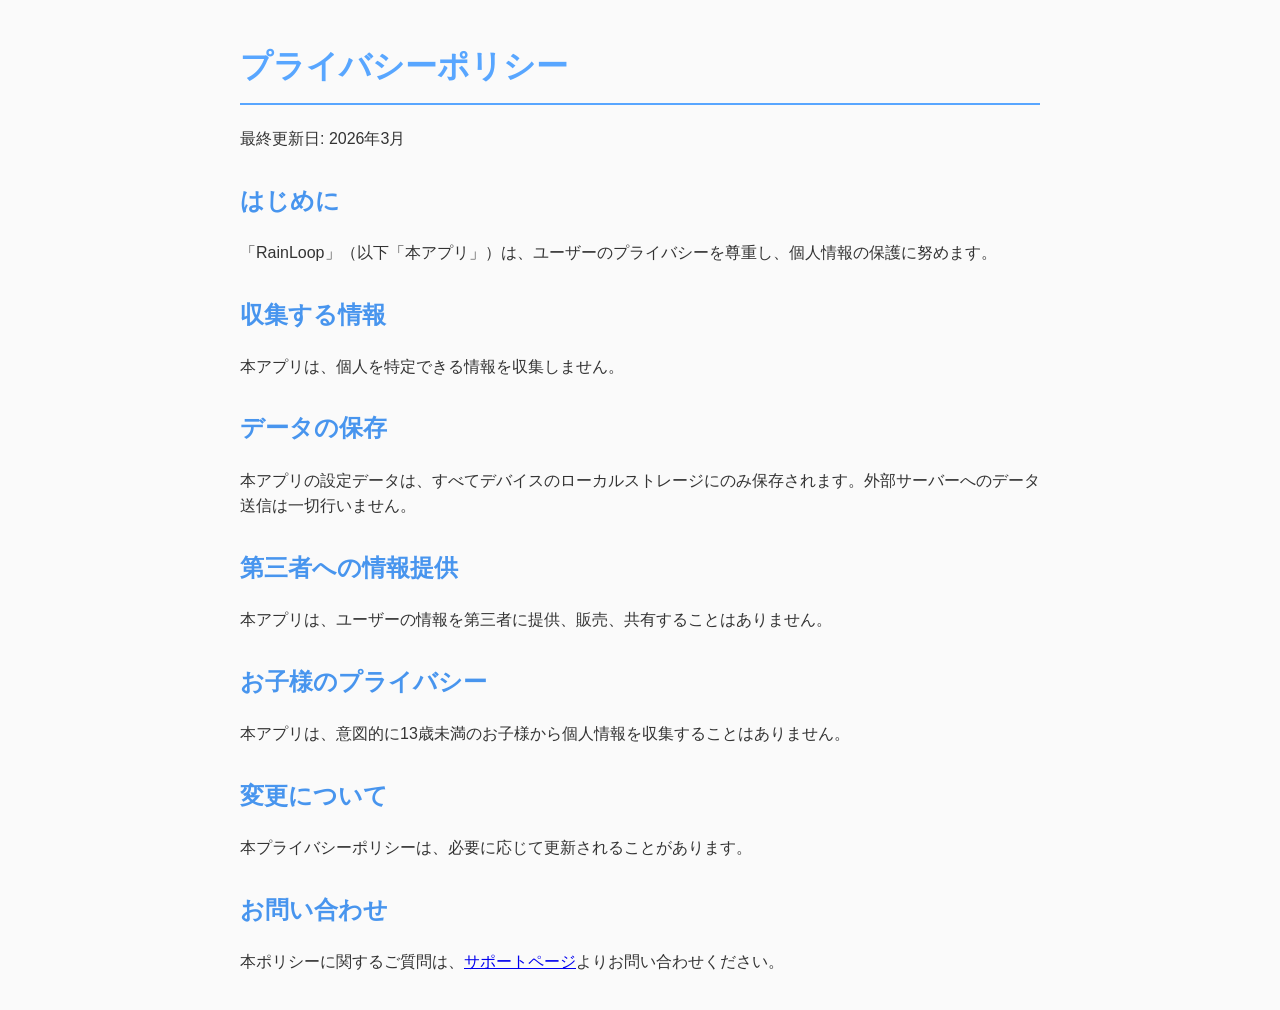
==== index.html @ 025a1b32 "Add privacy policy and support pages" ====
<!DOCTYPE html>
<html lang="ja">
<head>
    <meta charset="UTF-8">
    <meta name="viewport" content="width=device-width, initial-scale=1.0">
    <title>プライバシーポリシー - RainLoop</title>
    <style>
        body { font-family: -apple-system, BlinkMacSystemFont, 'Segoe UI', Roboto, sans-serif; max-width: 800px; margin: 0 auto; padding: 20px; line-height: 1.6; color: #333; background-color: #fafafa; }
        h1 { color: #58A6FF; border-bottom: 2px solid #58A6FF; padding-bottom: 10px; }
        h2 { color: #4895EE; margin-top: 30px; }
    </style>
</head>
<body>
    <h1>プライバシーポリシー</h1>
    <p>最終更新日: 2026年3月</p>
    <h2>はじめに</h2>
    <p>「RainLoop」（以下「本アプリ」）は、ユーザーのプライバシーを尊重し、個人情報の保護に努めます。</p>
    <h2>収集する情報</h2>
    <p>本アプリは、個人を特定できる情報を収集しません。</p>
    <h2>データの保存</h2>
    <p>本アプリの設定データは、すべてデバイスのローカルストレージにのみ保存されます。外部サーバーへのデータ送信は一切行いません。</p>
    <h2>第三者への情報提供</h2>
    <p>本アプリは、ユーザーの情報を第三者に提供、販売、共有することはありません。</p>
    <h2>お子様のプライバシー</h2>
    <p>本アプリは、意図的に13歳未満のお子様から個人情報を収集することはありません。</p>
    <h2>変更について</h2>
    <p>本プライバシーポリシーは、必要に応じて更新されることがあります。</p>
    <h2>お問い合わせ</h2>
    <p>本ポリシーに関するご質問は、<a href="support.html">サポートページ</a>よりお問い合わせください。</p>
</body>
</html>
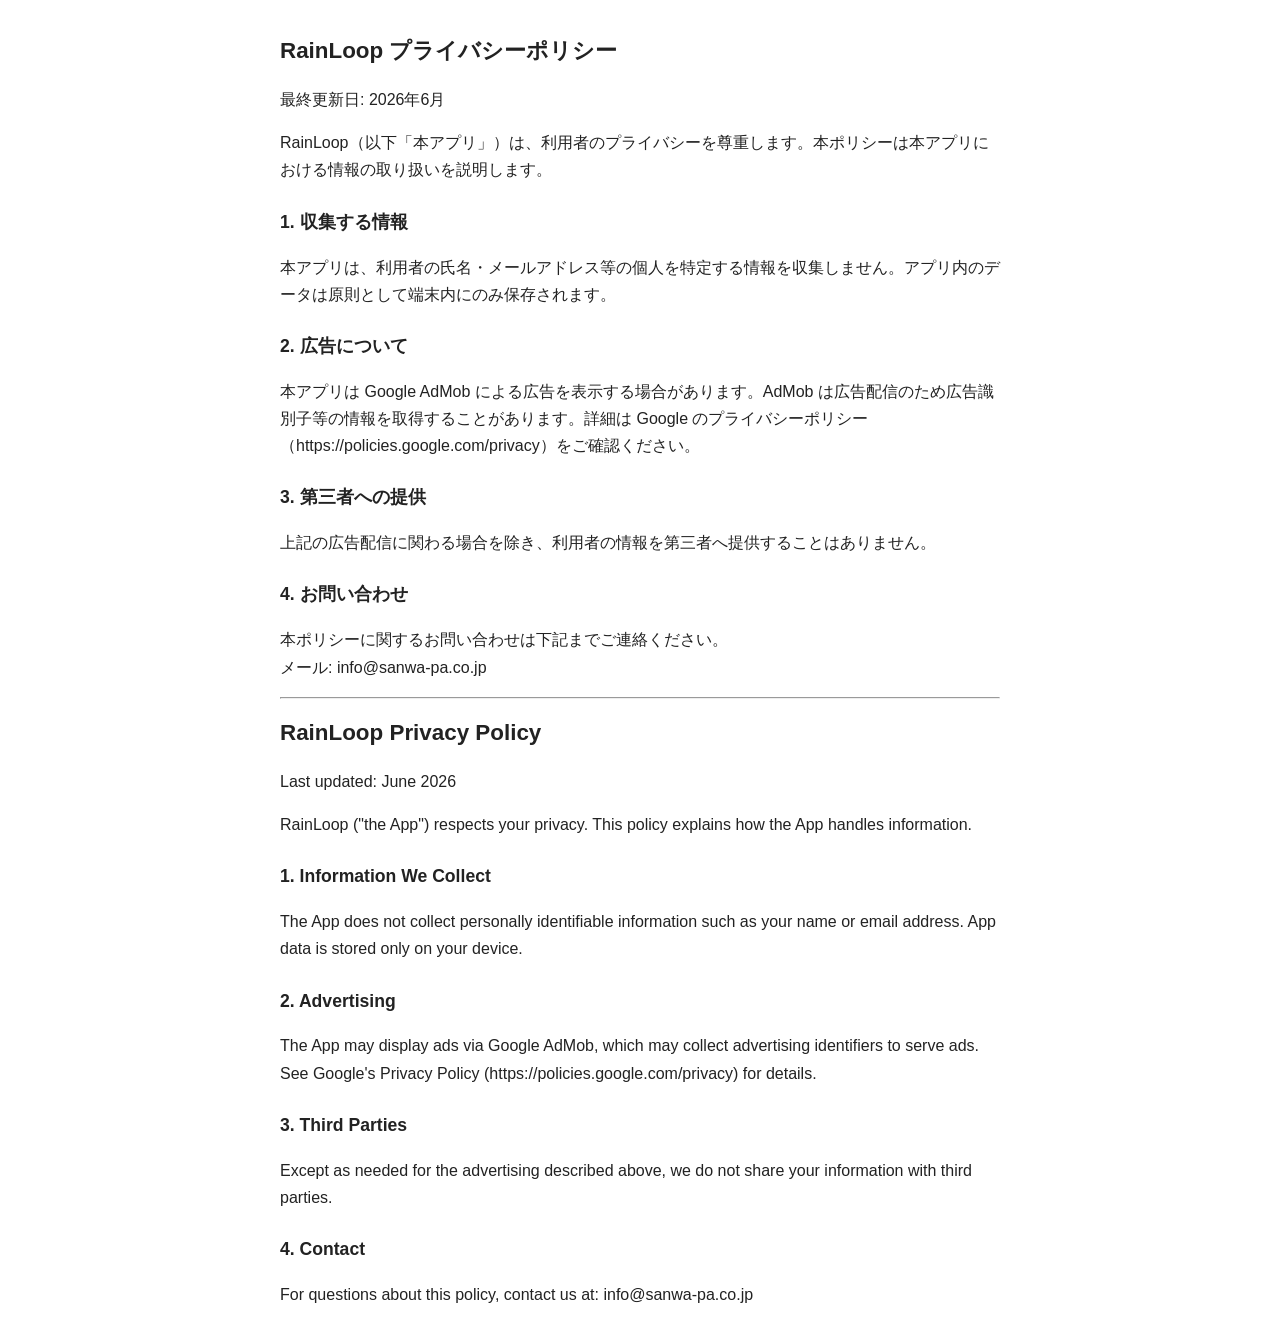
==== commit 6ce4ad01: "Update privacy and support pages" ====
--- a/index.html
+++ b/index.html
@@ -1,31 +1,32 @@
 <!DOCTYPE html>
 <html lang="ja">
-<head>
-    <meta charset="UTF-8">
-    <meta name="viewport" content="width=device-width, initial-scale=1.0">
-    <title>プライバシーポリシー - RainLoop</title>
-    <style>
-        body { font-family: -apple-system, BlinkMacSystemFont, 'Segoe UI', Roboto, sans-serif; max-width: 800px; margin: 0 auto; padding: 20px; line-height: 1.6; color: #333; background-color: #fafafa; }
-        h1 { color: #58A6FF; border-bottom: 2px solid #58A6FF; padding-bottom: 10px; }
-        h2 { color: #4895EE; margin-top: 30px; }
-    </style>
+<head><meta charset="utf-8"><meta name="viewport" content="width=device-width, initial-scale=1">
+<title>RainLoop プライバシーポリシー / Privacy Policy</title>
+<style>body{font-family:-apple-system,sans-serif;max-width:720px;margin:2rem auto;padding:0 1rem;line-height:1.7;color:#222}h1{font-size:1.4rem}h2{font-size:1.1rem;margin-top:1.5rem}</style>
 </head>
 <body>
-    <h1>プライバシーポリシー</h1>
-    <p>最終更新日: 2026年3月</p>
-    <h2>はじめに</h2>
-    <p>「RainLoop」（以下「本アプリ」）は、ユーザーのプライバシーを尊重し、個人情報の保護に努めます。</p>
-    <h2>収集する情報</h2>
-    <p>本アプリは、個人を特定できる情報を収集しません。</p>
-    <h2>データの保存</h2>
-    <p>本アプリの設定データは、すべてデバイスのローカルストレージにのみ保存されます。外部サーバーへのデータ送信は一切行いません。</p>
-    <h2>第三者への情報提供</h2>
-    <p>本アプリは、ユーザーの情報を第三者に提供、販売、共有することはありません。</p>
-    <h2>お子様のプライバシー</h2>
-    <p>本アプリは、意図的に13歳未満のお子様から個人情報を収集することはありません。</p>
-    <h2>変更について</h2>
-    <p>本プライバシーポリシーは、必要に応じて更新されることがあります。</p>
-    <h2>お問い合わせ</h2>
-    <p>本ポリシーに関するご質問は、<a href="support.html">サポートページ</a>よりお問い合わせください。</p>
+<h1>RainLoop プライバシーポリシー</h1>
+<p>最終更新日: 2026年6月</p>
+<p>RainLoop（以下「本アプリ」）は、利用者のプライバシーを尊重します。本ポリシーは本アプリにおける情報の取り扱いを説明します。</p>
+<h2>1. 収集する情報</h2>
+<p>本アプリは、利用者の氏名・メールアドレス等の個人を特定する情報を収集しません。アプリ内のデータは原則として端末内にのみ保存されます。</p>
+<h2>2. 広告について</h2>
+<p>本アプリは Google AdMob による広告を表示する場合があります。AdMob は広告配信のため広告識別子等の情報を取得することがあります。詳細は Google のプライバシーポリシー（https://policies.google.com/privacy）をご確認ください。</p>
+<h2>3. 第三者への提供</h2>
+<p>上記の広告配信に関わる場合を除き、利用者の情報を第三者へ提供することはありません。</p>
+<h2>4. お問い合わせ</h2>
+<p>本ポリシーに関するお問い合わせは下記までご連絡ください。<br>メール: info@sanwa-pa.co.jp</p>
+<hr>
+<h1>RainLoop Privacy Policy</h1>
+<p>Last updated: June 2026</p>
+<p>RainLoop ("the App") respects your privacy. This policy explains how the App handles information.</p>
+<h2>1. Information We Collect</h2>
+<p>The App does not collect personally identifiable information such as your name or email address. App data is stored only on your device.</p>
+<h2>2. Advertising</h2>
+<p>The App may display ads via Google AdMob, which may collect advertising identifiers to serve ads. See Google's Privacy Policy (https://policies.google.com/privacy) for details.</p>
+<h2>3. Third Parties</h2>
+<p>Except as needed for the advertising described above, we do not share your information with third parties.</p>
+<h2>4. Contact</h2>
+<p>For questions about this policy, contact us at: info@sanwa-pa.co.jp</p>
 </body>
 </html>
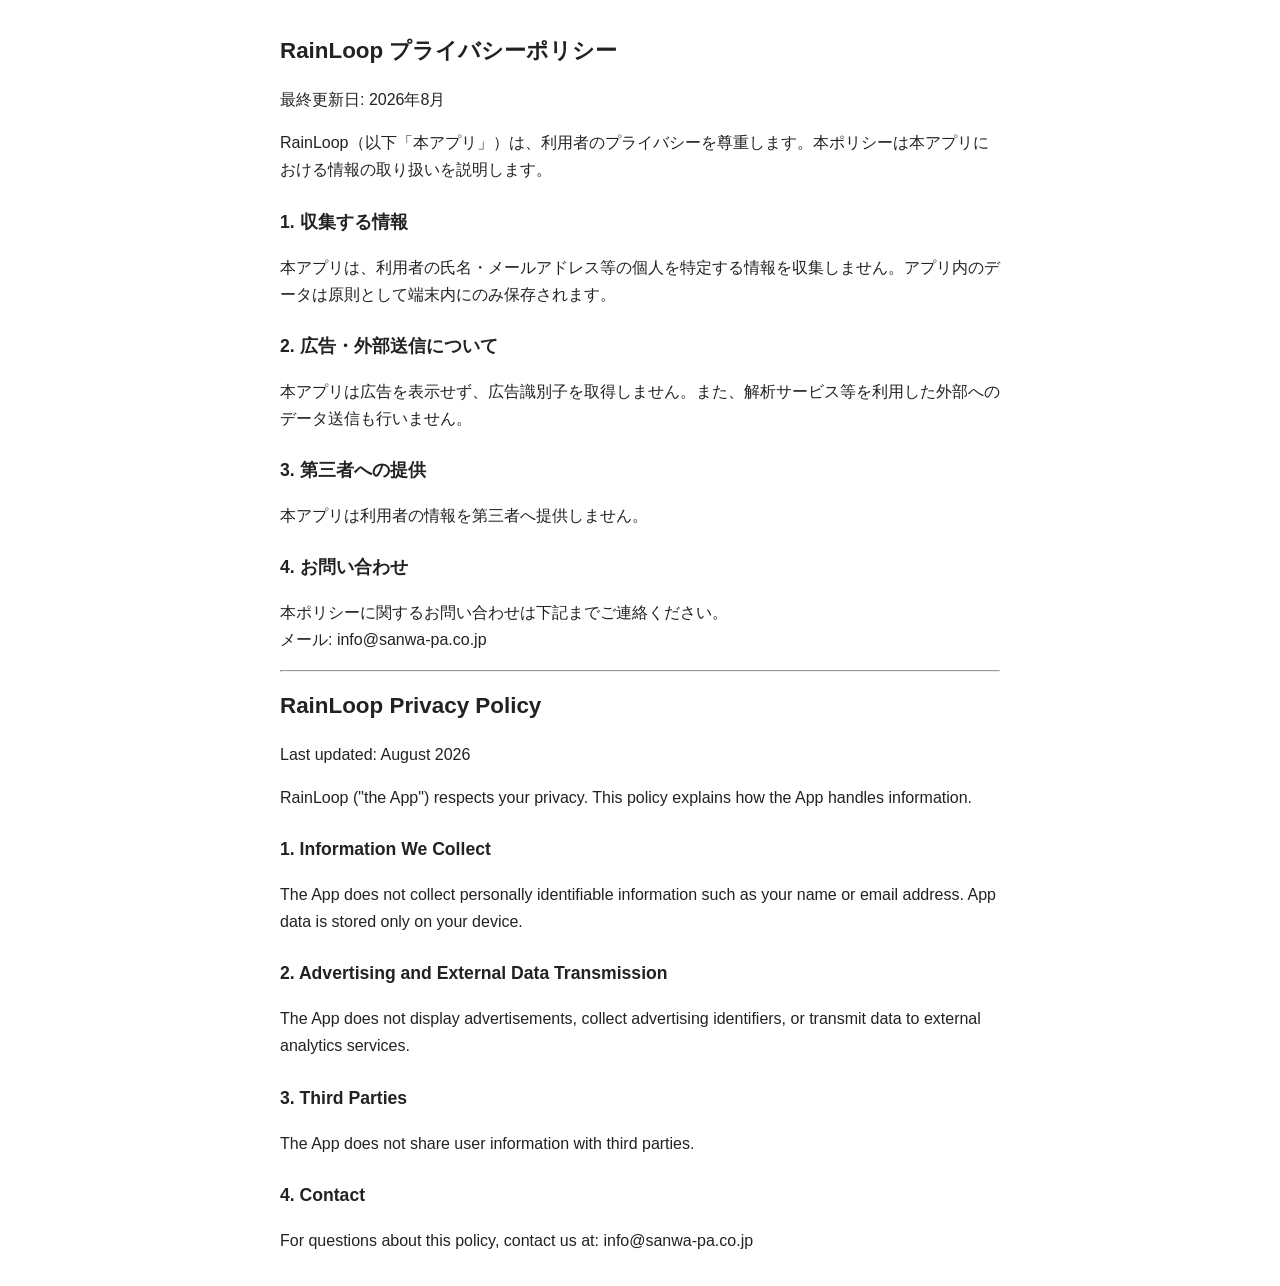
==== commit 7a25429b: "Add RainLoop anan launch page and align privacy policy" ====
--- a/index.html
+++ b/index.html
@@ -6,26 +6,26 @@
 </head>
 <body>
 <h1>RainLoop プライバシーポリシー</h1>
-<p>最終更新日: 2026年6月</p>
+<p>最終更新日: 2026年8月</p>
 <p>RainLoop（以下「本アプリ」）は、利用者のプライバシーを尊重します。本ポリシーは本アプリにおける情報の取り扱いを説明します。</p>
 <h2>1. 収集する情報</h2>
 <p>本アプリは、利用者の氏名・メールアドレス等の個人を特定する情報を収集しません。アプリ内のデータは原則として端末内にのみ保存されます。</p>
-<h2>2. 広告について</h2>
-<p>本アプリは Google AdMob による広告を表示する場合があります。AdMob は広告配信のため広告識別子等の情報を取得することがあります。詳細は Google のプライバシーポリシー（https://policies.google.com/privacy）をご確認ください。</p>
+<h2>2. 広告・外部送信について</h2>
+<p>本アプリは広告を表示せず、広告識別子を取得しません。また、解析サービス等を利用した外部へのデータ送信も行いません。</p>
 <h2>3. 第三者への提供</h2>
-<p>上記の広告配信に関わる場合を除き、利用者の情報を第三者へ提供することはありません。</p>
+<p>本アプリは利用者の情報を第三者へ提供しません。</p>
 <h2>4. お問い合わせ</h2>
 <p>本ポリシーに関するお問い合わせは下記までご連絡ください。<br>メール: info@sanwa-pa.co.jp</p>
 <hr>
 <h1>RainLoop Privacy Policy</h1>
-<p>Last updated: June 2026</p>
+<p>Last updated: August 2026</p>
 <p>RainLoop ("the App") respects your privacy. This policy explains how the App handles information.</p>
 <h2>1. Information We Collect</h2>
 <p>The App does not collect personally identifiable information such as your name or email address. App data is stored only on your device.</p>
-<h2>2. Advertising</h2>
-<p>The App may display ads via Google AdMob, which may collect advertising identifiers to serve ads. See Google's Privacy Policy (https://policies.google.com/privacy) for details.</p>
+<h2>2. Advertising and External Data Transmission</h2>
+<p>The App does not display advertisements, collect advertising identifiers, or transmit data to external analytics services.</p>
 <h2>3. Third Parties</h2>
-<p>Except as needed for the advertising described above, we do not share your information with third parties.</p>
+<p>The App does not share user information with third parties.</p>
 <h2>4. Contact</h2>
 <p>For questions about this policy, contact us at: info@sanwa-pa.co.jp</p>
 </body>
